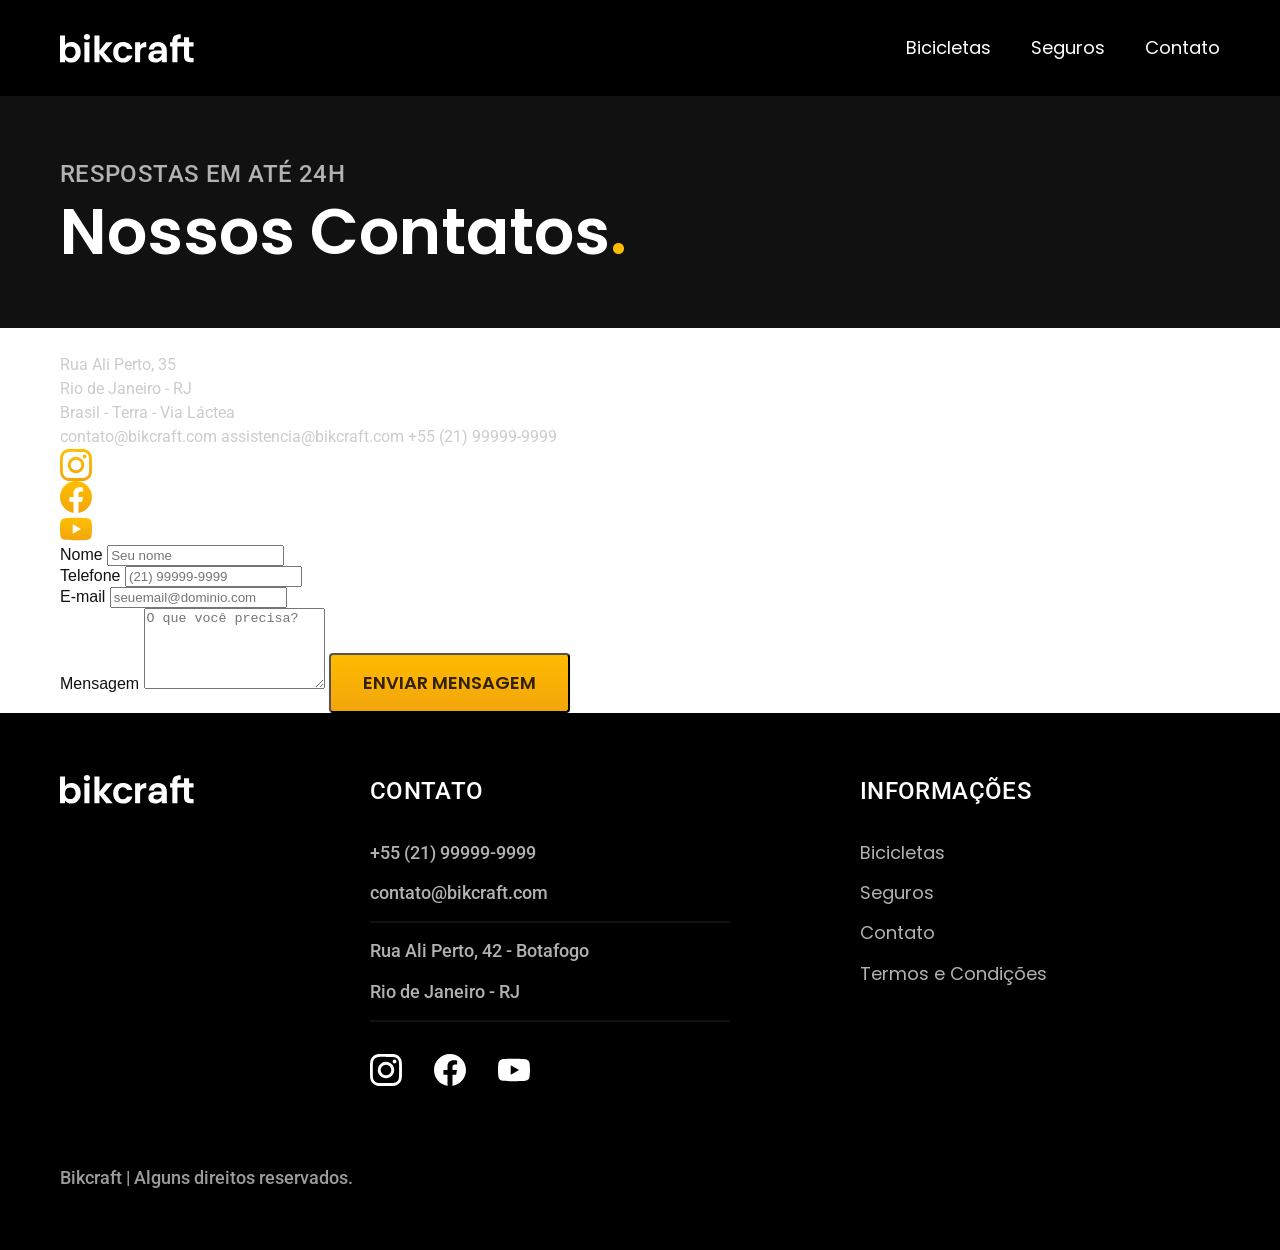
==== contato.html @ f97a201d "contato-bicicletas" ====
<!DOCTYPE html>

<html lang="pt-br">

<head>
    <meta charset="UTF-8">
    <meta name="viewport" content="width=device-width, initial-scale=1.0">
    <meta name="description" content="Contato.">
    <title>Contato | Bikcraft</title>
    <link rel="stylesheet" href="./css/style.css">
    <link rel="preconnect" href="https://fonts.googleapis.com">
    <link rel="preconnect" href="https://fonts.gstatic.com" crossorigin>
    <link href="https://fonts.googleapis.com/css2?family=Merriweather:ital,opsz,wght@0,18..144,300..900;1,18..144,300..900&family=Poppins:wght@400;600&family=Roboto:ital,wght@0,100..900;1,100..900&display=swap" rel="stylesheet">
</head>

<body id="contato">
    <header class="header-bg">
        <div class="header container">
            <a href="./">
                <img src="./img/bikcraft.svg" alt="Logo da Bikcraft">
            </a>

            <nav aria-label="primaria">
                <ul class="header-menu font-1-m cor-0">
                    <li><a href="./bicicletas.html">Bicicletas</a></li>
                    <li><a href="./seguros.html">Seguros</a></li>
                    <li><a href="./contato.html">Contato</a></li>
                </ul>
            </nav>
        </div>
    </header>

    <main>
        <div class="titulo-bg">
            <div class="titulo container">
                <p class="font-2-l-b cor-5">Respostas em até 24h</p>
                <h1 class="font-1-xxl cor-0">Nossos Contatos<span class="cor-p1">.</span></h1>
            </div>
        </div>

        <div class="contato container">
            <section class="contato-dados" aria-label="Endereço">
                <h2 class="font-1-m cor-0">Loja Online</h2>
                <div class="contato-endereco font-2-s cor-4">
                    <p>Rua Ali Perto, 35</p>
                    <p>Rio de Janeiro - RJ</p>
                    <p>Brasil - Terra - Via Láctea</p>
                </div>
                <address class="contato-meios font-2-s cor-4">
                    <a href="mailto:contato@bikcraft.com">contato@bikcraft.com</a>
                    <a href="mailto:assistencia@bikcraft.com">assistencia@bikcraft.com</a>
                    <a href="tel:+5521999999999">+55 (21) 99999-9999</a>
                </address>
                <div class="contato-redes">
                    <a href="./">
                        <img src="./img/redes/instagram-p.svg" alt="Instagram">
                    </a>
                    <a href="./">
                        <img src="./img/redes/facebook-p.svg" alt="Facebook">
                    </a>
                    <a href="./">
                        <img src="./img/redes/youtube-p.svg" alt="Youtube">
                    </a>
                </div>
            </section>
            <section class="contato-formulario" aria-label="Formulário">
                <form class="form" action="./contato.html">
                    <div>
                        <label for="nome">Nome</label>
                        <input type="text" id="nome" name="nome" placeholder="Seu nome">
                    </div>
                    <div>
                        <label for="telefone">Telefone</label>
                        <input type="tel" id="telefone" name="telefone" placeholder="(21) 99999-9999">
                    </div>
                    <div>
                        <label for="email">E-mail</label>
                        <input type="email" id="email" name="email" placeholder="seuemail@dominio.com">
                    </div>
                    <div>
                        <label for="mensagem">Mensagem</label>
                        <textarea rows="5" id="mensagem" name="mensagem" placeholder="O que você precisa?"></textarea>
                        <button class="botao">Enviar Mensagem</button>
                    </div>
                </form>
            </section>
        </div>

    </main>

    <footer class="footer-bg">
        <div class="footer container">
            <img src="./img/bikcraft.svg" alt="">
            <div class="footer-contato">
                <h3 class="font-2-l-b cor-0">Contato</h3>
                <ul class="font-2-m cor-5">
                    <li><a href="tel:+5521999999999">+55 (21) 99999-9999</a></li>
                    <li><a href="mailto:contato@bikcraft.com">contato@bikcraft.com</a></li>
                    <li>Rua Ali Perto, 42 - Botafogo</li>
                    <li>Rio de Janeiro - RJ</li>
                </ul>
                <div class="footer-redes">
                    <a href="./">
                        <img src="./img/redes/instagram.svg" alt="Instagram">
                    </a>
                    <a href="./">
                        <img src="./img/redes/facebook.svg" alt="Facebook">
                    </a>
                    <a href="./">
                        <img src="./img/redes/youtube.svg" alt="Youtube">
                    </a>
                </div>
            </div>
            <div class="footer-informacoes">
                <h3 class="font-2-l-b cor-0">Informações</h3>
                <nav>
                    <ul class="font-1-m cor-5">
                        <li><a href="./bicicletas.html">Bicicletas</a></li>
                        <li><a href="./seguros.html">Seguros</a></li>
                        <li><a href="./contato.html">Contato</a></li>
                        <li><a href="./termos.html">Termos e Condições</a></li>
                    </ul>
                </nav>
            </div>
            <p class="footer-copy font-2-m cor-6">Bikcraft | Alguns direitos reservados.</p>
        </div>
    </footer>
</body>

</html>
---- css/style.css ----
@import "./global/global.css";
@import "./utilidades/tipografia.css";
@import "./utilidades/cores.css";
@import "./global/header.css";
@import "./global/footer.css";

/* Utilidades */
@import "./utilidades/componentes.css";
@import "./utilidades/formulario.css";

/* Home */
@import "./home/introducao.css";
@import "./home/tecnologia.css";
@import "./home/parceiros.css";
@import "./home/depoimento.css";

/* Bicicletas */
@import "./bicicletas/bicicletas-lista.css";
@import "./bicicletas/bicicletas.css";

/* Bicicleta */
@import "./bicicleta/bicicleta.css";
@import "./bicicleta/seguro.css";

/* Seguros */
@import "./seguros/seguros.css";
@import "./seguros/vantagens.css";
@import "./seguros/perguntas.css";

/* Contato */
@import "./contato/contato.css";
@import "./contato/lojas.css";

/* Termos */
@import "./termos/termos.css";
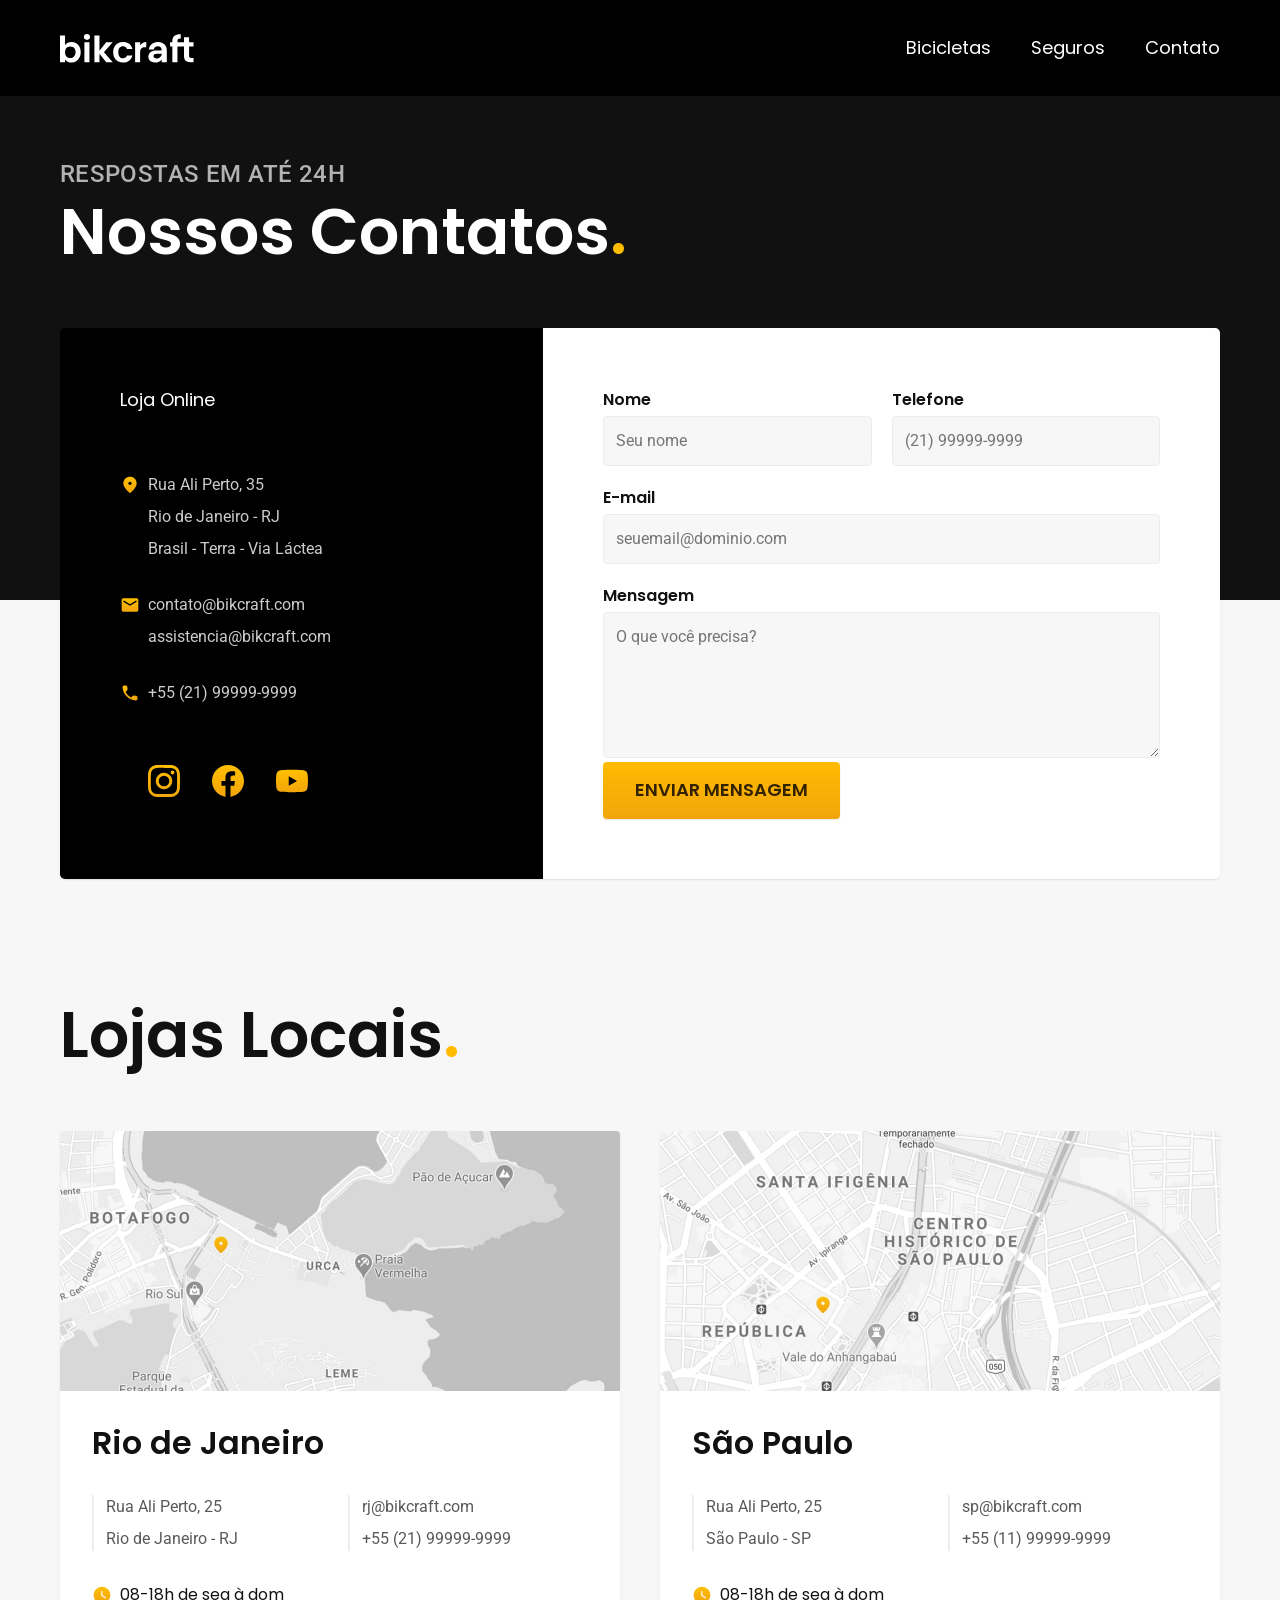
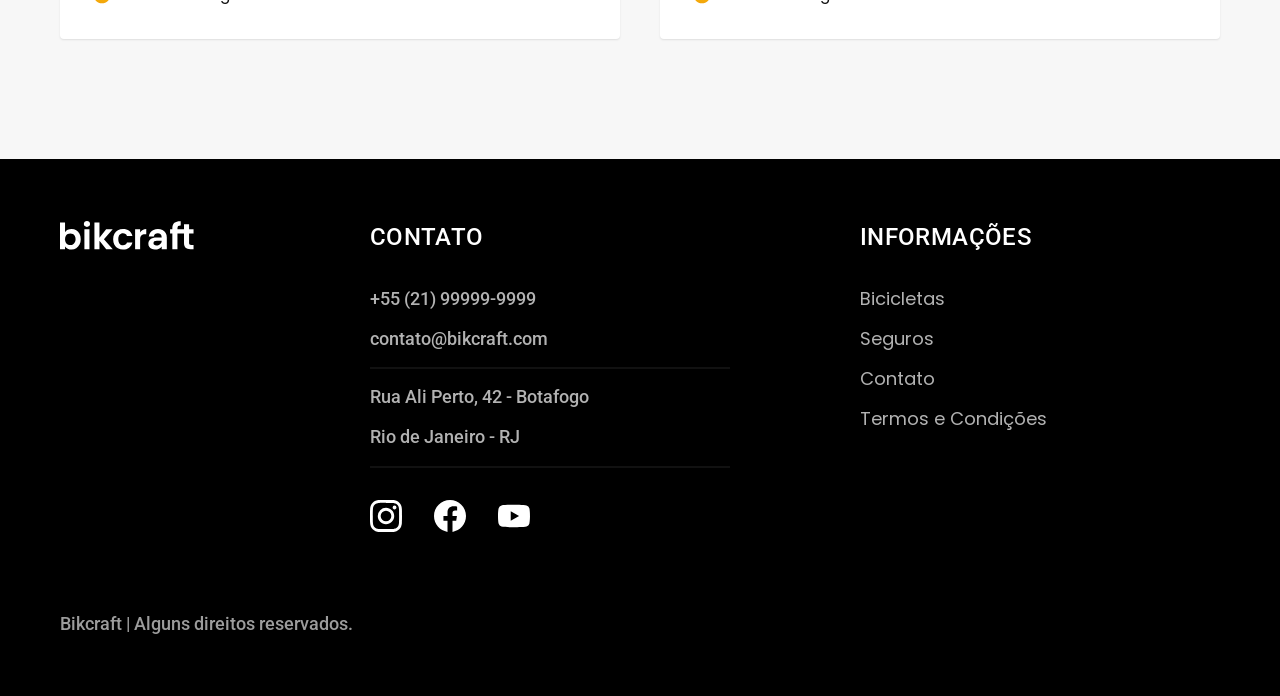
==== commit d2c60565: "pagina-contato" ====
--- a/contato.html
+++ b/contato.html
@@ -73,20 +73,54 @@
                         <label for="telefone">Telefone</label>
                         <input type="tel" id="telefone" name="telefone" placeholder="(21) 99999-9999">
                     </div>
-                    <div>
+                    <div class="col-2">
                         <label for="email">E-mail</label>
                         <input type="email" id="email" name="email" placeholder="seuemail@dominio.com">
                     </div>
-                    <div>
+                    <div class="col-2">
                         <label for="mensagem">Mensagem</label>
                         <textarea rows="5" id="mensagem" name="mensagem" placeholder="O que você precisa?"></textarea>
-                        <button class="botao">Enviar Mensagem</button>
+                        <button class="botao col-2">Enviar Mensagem</button>
                     </div>
                 </form>
             </section>
         </div>
+    </main>
 
-    </main>
+    <article class=" lojas container">
+        <h2 class="font-1-xxl">Lojas Locais<span class="cor-p1">.</span></h2>
+        <div class="lojas-item">
+            <img src="./img/lojas/rj.jpg" alt="mapa marcando o endereço em Rua Ali Perto, 25 - Rio de Janeiro - RJ">
+            <div class="lojas-conteudo">
+                <h3 class="font-1-xl">Rio de Janeiro</h3>
+                <div class="lojas-dados font-2-s cor-8">
+                    <p>Rua Ali Perto, 25</p>
+                    <p>Rio de Janeiro - RJ</p>
+                </div>
+                <div class="lojas-dados font-2-s cor-8">
+                    <a href="mailto:rj@bikcraft.com">rj@bikcraft.com</a>
+                    <a href="tel:+5521999999999">+55 (21) 99999-9999</a>
+                </div>
+                <p class="lojas-tempo font-1-s"><img src="./img/icones/horario.svg" alt="">08-18h de seg à dom</p>
+            </div>
+        </div>
+
+        <div class="lojas-item">
+            <img src="./img/lojas/sp.jpg" alt="mapa marcando o endereço em Rua Ali Perto, 25 - São Paulo - SP">
+            <div class="lojas-conteudo">
+                <h3 class="font-1-xl">São Paulo</h3>
+                <div class="lojas-dados font-2-s cor-8">
+                    <p>Rua Ali Perto, 25</p>
+                    <p>São Paulo - SP</p>
+                </div>
+                <div class="lojas-dados font-2-s cor-8">
+                    <a href="mailto:sp@bikcraft.com">sp@bikcraft.com</a>
+                    <a href="tel:+5511999999999">+55 (11) 99999-9999</a>
+                </div>
+                <p class="lojas-tempo font-1-s"><img src="./img/icones/horario.svg" alt="">08-18h de seg à dom</p>
+            </div>
+        </div>
+    </article>
 
     <footer class="footer-bg">
         <div class="footer container">
